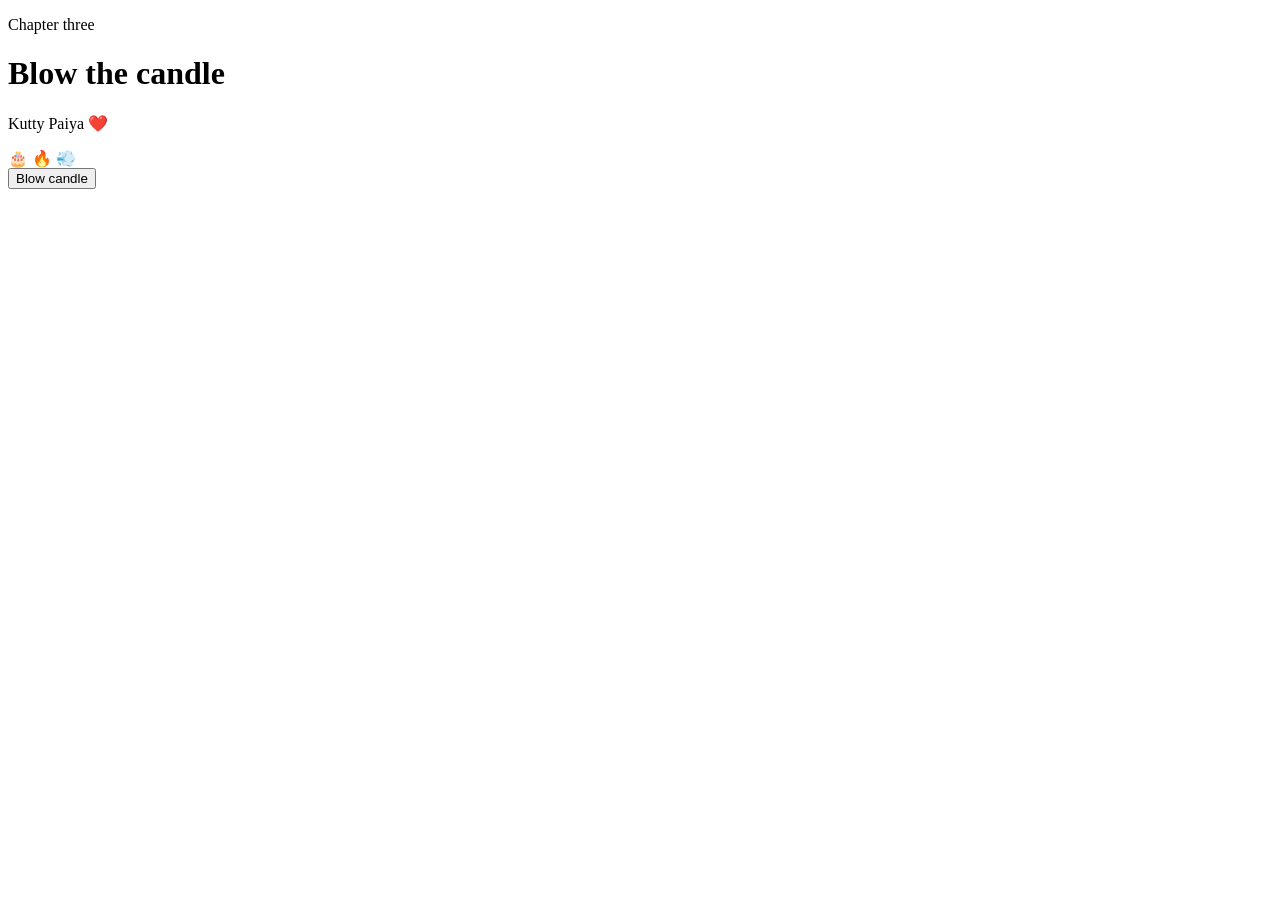
==== cake.html @ f76d04a2 "Add files via upload" ====
<!DOCTYPE html>
<html lang="en">
<head>
<meta charset="UTF-8">
<meta name="viewport" content="width=device-width, initial-scale=1.0">
<title>Blow the Candle ❤️</title>
<link rel="stylesheet" href="css/style.css">
<link href="https://fonts.googleapis.com/css2?family=Cormorant+Garamond:wght@600&family=Poppins:wght@400;500&display=swap" rel="stylesheet">
</head>
<body>
<div class="stars"></div>

<div class="page">
  <div class="card">
    <p class="eyebrow">Chapter three</p>
    <h1>Blow the candle</h1>
    <p class="nickname">Kutty Paiya ❤️</p>

    <div class="cake-scene">
      🎂
      <span class="flame" id="flame">🔥</span>
      <span class="smoke" id="smoke">💨</span>
    </div>

    <button class="btn" id="blowBtn">Blow candle</button>
  </div>
</div>

<script src="js/script.js"></script>
</body>
</html>
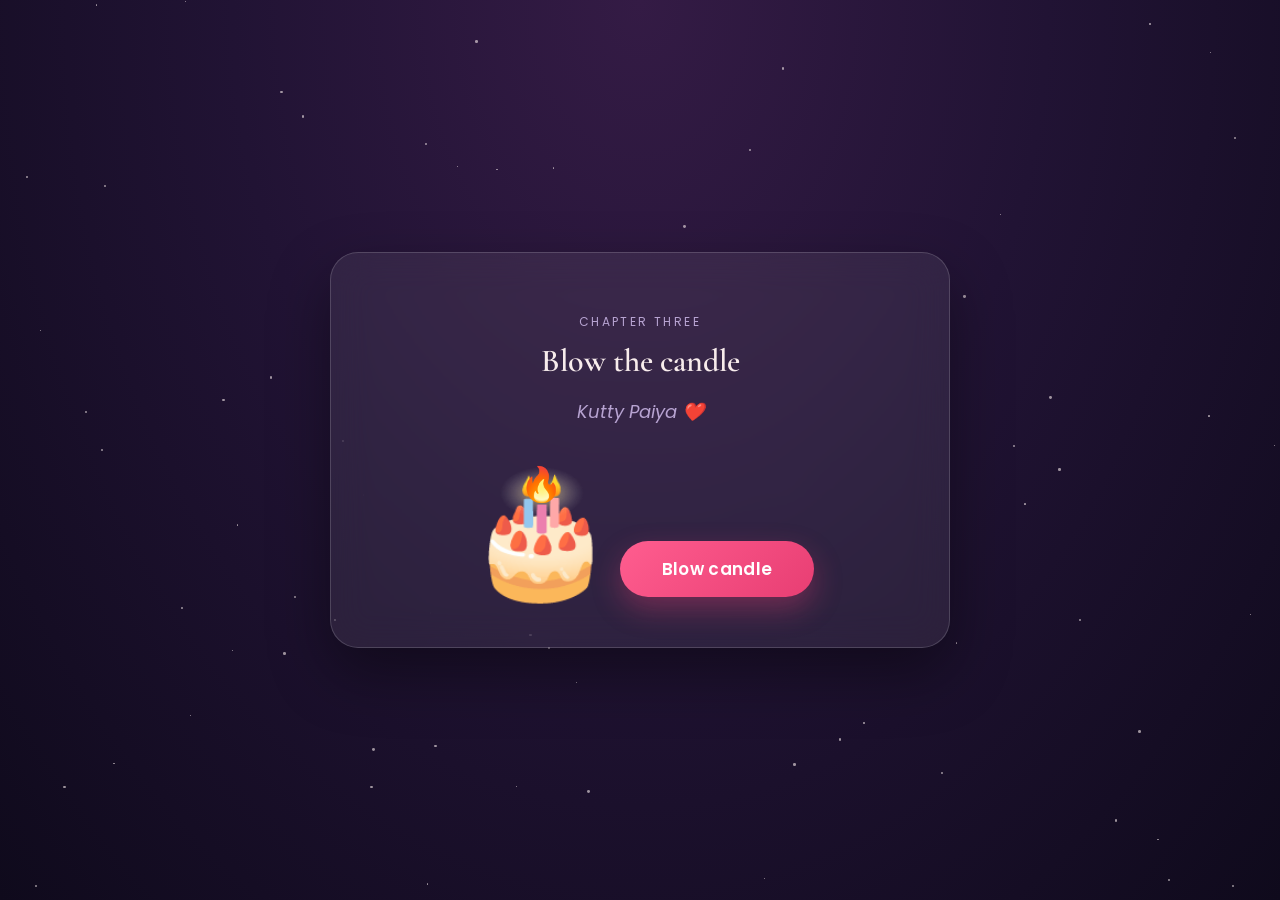
==== commit 7209a0f8: "Update cake.html" ====
--- a/cake.html
+++ b/cake.html
@@ -16,11 +16,7 @@
     <h1>Blow the candle</h1>
     <p class="nickname">Kutty Paiya ❤️</p>
 
-    <div class="cake-scene">
-      🎂
-      <span class="flame" id="flame">🔥</span>
-      <span class="smoke" id="smoke">💨</span>
-    </div>
+    <div class="cake-scene">🎂<span class="flame" id="flame">🔥</span><span class="smoke" id="smoke">💨</span></div>
 
     <button class="btn" id="blowBtn">Blow candle</button>
   </div>
--- a/css/style.css
+++ b/css/style.css
@@ -0,0 +1,426 @@
+/* ===== Design tokens ===== */
+:root{
+  --bg-deep:#0f0a1c;
+  --bg-mid:#211334;
+  --bg-soft:#341b45;
+  --rose:#ff5d8f;
+  --rose-deep:#e83e73;
+  --gold:#f4c869;
+  --cream:#f8ecec;
+  --lavender:#b7a3d1;
+  --glass:rgba(255,255,255,.07);
+  --glass-border:rgba(255,255,255,.16);
+}
+
+*{box-sizing:border-box;}
+
+html,body{
+  margin:0;
+  padding:0;
+  min-height:100vh;
+  background:radial-gradient(ellipse at top,var(--bg-soft),var(--bg-mid) 45%,var(--bg-deep) 100%);
+  color:var(--cream);
+  font-family:'Poppins',sans-serif;
+  overflow-x:hidden;
+}
+
+@media (prefers-reduced-motion: reduce){
+  *{animation-duration:.01ms !important; animation-iteration-count:1 !important; transition-duration:.01ms !important;}
+}
+
+h1,h2,h3{
+  font-family:'Cormorant Garamond',serif;
+  font-weight:600;
+  margin:0;
+}
+
+.script{
+  font-family:'Great Vibes',cursive;
+  font-weight:400;
+}
+
+button{
+  font-family:'Poppins',sans-serif;
+  cursor:pointer;
+}
+
+a{color:var(--rose);}
+
+/* ===== Starfield (signature background element, every page) ===== */
+.stars{
+  position:fixed;
+  inset:0;
+  z-index:0;
+  pointer-events:none;
+  overflow:hidden;
+}
+.star{
+  position:absolute;
+  width:2px;
+  height:2px;
+  border-radius:50%;
+  background:var(--cream);
+  opacity:.6;
+  animation:twinkle 4s ease-in-out infinite;
+}
+.constellation-line{
+  position:absolute;
+  height:1px;
+  background:linear-gradient(90deg,transparent,var(--rose),transparent);
+  opacity:.25;
+  transform-origin:left center;
+}
+@keyframes twinkle{
+  0%,100%{opacity:.15;}
+  50%{opacity:.85;}
+}
+
+/* ===== Shared page shell ===== */
+.page{
+  position:relative;
+  z-index:1;
+  min-height:100vh;
+  display:flex;
+  align-items:center;
+  justify-content:center;
+  padding:32px 20px;
+  text-align:center;
+}
+.card{
+  width:100%;
+  max-width:620px;
+  background:var(--glass);
+  border:1px solid var(--glass-border);
+  backdrop-filter:blur(18px);
+  border-radius:28px;
+  padding:48px 36px;
+  box-shadow:0 25px 60px rgba(0,0,0,.4);
+  animation:fadeUp 1s ease both;
+}
+@keyframes fadeUp{
+  from{opacity:0; transform:translateY(24px);}
+  to{opacity:1; transform:translateY(0);}
+}
+.fade-out{
+  animation:fadeOut .5s ease forwards;
+}
+@keyframes fadeOut{
+  to{opacity:0; transform:translateY(-16px);}
+}
+
+.eyebrow{
+  letter-spacing:.2em;
+  text-transform:uppercase;
+  font-size:12px;
+  color:var(--lavender);
+  margin-bottom:10px;
+}
+
+.btn{
+  display:inline-block;
+  margin-top:28px;
+  padding:15px 42px;
+  border:none;
+  border-radius:40px;
+  background:linear-gradient(135deg,var(--rose),var(--rose-deep));
+  color:#fff;
+  font-size:17px;
+  font-weight:600;
+  letter-spacing:.02em;
+  box-shadow:0 12px 28px rgba(232,62,115,.35);
+  transition:transform .25s ease, box-shadow .25s ease;
+}
+.btn:hover{transform:translateY(-3px); box-shadow:0 16px 34px rgba(232,62,115,.45);}
+.btn:active{transform:scale(.97);}
+.btn-ghost{
+  background:transparent;
+  border:1px solid var(--glass-border);
+  box-shadow:none;
+}
+
+img.ph{
+  width:100%;
+  max-width:280px;
+  aspect-ratio:1/1;
+  object-fit:cover;
+  border-radius:20px;
+  border:3px solid rgba(255,255,255,.25);
+  box-shadow:0 20px 45px rgba(0,0,0,.4);
+}
+
+/* ===== Index page ===== */
+.title-name{
+  font-size:56px;
+  color:var(--gold);
+  margin:6px 0 2px;
+}
+.title-sub{
+  font-size:44px;
+  margin-bottom:4px;
+}
+.nickname{
+  font-size:18px;
+  color:var(--lavender);
+  margin-bottom:26px;
+  font-style:italic;
+}
+.question{
+  margin:28px 0 6px;
+  font-size:18px;
+  color:var(--cream);
+}
+.buttons{
+  display:flex;
+  gap:18px;
+  justify-content:center;
+  margin-top:18px;
+  flex-wrap:wrap;
+}
+.noBtn{position:relative; transition:transform .15s ease;}
+
+/* ===== Balloons page ===== */
+.balloon-grid{
+  display:grid;
+  grid-template-columns:repeat(2,1fr);
+  gap:22px;
+  max-width:340px;
+  margin:32px auto 8px;
+}
+.balloon{
+  position:relative;
+  height:130px;
+  border-radius:50% 50% 50% 50% / 60% 60% 40% 40%;
+  display:flex;
+  align-items:center;
+  justify-content:center;
+  color:#fff;
+  font-weight:600;
+  font-size:17px;
+  cursor:pointer;
+  box-shadow:inset -10px -10px 25px rgba(0,0,0,.15), 0 15px 25px rgba(0,0,0,.3);
+  transition:transform .25s ease;
+  animation:bob 3s ease-in-out infinite;
+}
+.balloon:nth-child(2){animation-delay:.4s;}
+.balloon:nth-child(3){animation-delay:.8s;}
+.balloon:nth-child(4){animation-delay:1.2s;}
+.balloon::after{
+  content:"";
+  position:absolute;
+  bottom:-26px;
+  left:50%;
+  width:1px;
+  height:26px;
+  background:rgba(255,255,255,.4);
+}
+.balloon.red{background:linear-gradient(135deg,#ff7ba3,var(--rose-deep));}
+.balloon.blue{background:linear-gradient(135deg,#7fb9ff,#3a72d1);}
+.balloon.yellow{background:linear-gradient(135deg,var(--gold),#e0a83e);}
+.balloon.pink{background:linear-gradient(135deg,#f6a6ff,#b25ce0);}
+.balloon:hover{transform:scale(1.05);}
+.balloon span{
+  opacity:0;
+  transition:opacity .2s ease;
+}
+.balloon.popped span{
+  opacity:1;
+}
+.balloon.popped{
+  animation:pop .45s ease forwards;
+  pointer-events:none;
+  background:transparent;
+  box-shadow:none;
+}
+.balloon.popped::after{
+  display:none;
+}
+@keyframes pop{
+  0%{transform:scale(1); opacity:1;}
+  40%{transform:scale(1.3); opacity:.6;}
+  70%{transform:scale(.85); opacity:1;}
+  100%{transform:scale(1); opacity:1;}
+}
+@keyframes bob{
+  0%,100%{transform:translateY(0);}
+  50%{transform:translateY(-10px);}
+}
+.status{
+  margin-top:22px;
+  font-size:16px;
+  color:var(--lavender);
+}
+
+/* ===== Cake page ===== */
+.cake-scene{
+  position:relative;
+  display:inline-block;
+  margin:22px 0 6px;
+  font-size:120px;
+  line-height:1;
+}
+.flame{
+  position:absolute;
+  top:-6px;
+  left:50%;
+  transform:translateX(-50%);
+  font-size:34px;
+  animation:flicker .5s ease-in-out infinite;
+}
+@keyframes flicker{
+  0%,100%{transform:translateX(-50%) scale(1) rotate(-2deg);}
+  50%{transform:translateX(-50%) scale(.85) rotate(2deg);}
+}
+.smoke{
+  display:none;
+  position:absolute;
+  top:-10px;
+  left:50%;
+  transform:translateX(-50%);
+  font-size:28px;
+  animation:smokeUp 2s ease forwards;
+}
+@keyframes smokeUp{
+  0%{opacity:1; transform:translateX(-50%) translateY(0);}
+  100%{opacity:0; transform:translateX(-50%) translateY(-70px);}
+}
+
+/* ===== Wish page ===== */
+.countdown{
+  width:110px; height:110px;
+  margin:26px auto 10px;
+  border-radius:50%;
+  background:radial-gradient(circle,var(--rose),var(--rose-deep));
+  display:flex; align-items:center; justify-content:center;
+  font-size:48px; font-weight:700;
+  box-shadow:0 0 45px rgba(255,93,143,.55);
+  animation:pulse 1s ease-in-out infinite;
+}
+@keyframes pulse{
+  0%,100%{transform:scale(1);}
+  50%{transform:scale(1.12);}
+}
+
+/* ===== Roses page ===== */
+.rose-emoji{
+  font-size:100px;
+  margin:18px 0;
+  display:block;
+  animation:sway 4s ease-in-out infinite;
+}
+@keyframes sway{
+  0%,100%{transform:rotate(-3deg);}
+  50%{transform:rotate(3deg);}
+}
+.petal{
+  position:fixed;
+  top:-30px;
+  font-size:20px;
+  pointer-events:none;
+  z-index:2;
+  animation:petalFall linear forwards;
+}
+@keyframes petalFall{
+  to{transform:translateY(115vh) rotate(360deg); opacity:.2;}
+}
+
+/* ===== Memories page ===== */
+.card-stack{
+  position:relative;
+  width:280px;
+  height:380px;
+  margin:26px auto 12px;
+  touch-action:pan-y;
+}
+.photo-card{
+  position:absolute;
+  inset:0;
+  border-radius:20px;
+  overflow:hidden;
+  background:linear-gradient(135deg,var(--bg-soft),var(--bg-mid));
+  box-shadow:0 20px 45px rgba(0,0,0,.4);
+  display:flex;
+  align-items:center;
+  justify-content:center;
+  transition:transform .35s ease, opacity .35s ease;
+  cursor:grab;
+  border:1px solid var(--glass-border);
+}
+.photo-card img{width:100%; height:100%; object-fit:cover;}
+.photo-card .fallback{font-size:52px; color:var(--lavender);}
+.swipe-hint{
+  margin-top:14px;
+  font-size:15px;
+  color:var(--lavender);
+  animation:pulseSwipe 1.6s ease-in-out infinite;
+}
+@keyframes pulseSwipe{
+  0%,100%{transform:translateX(0);}
+  50%{transform:translateX(10px);}
+}
+
+/* ===== Letter page ===== */
+.letter-box{
+  background:rgba(248,236,236,.95);
+  color:#3a2a3f;
+  border-radius:16px;
+  padding:38px 32px;
+  text-align:left;
+  font-size:17px;
+  line-height:1.9;
+  box-shadow:0 25px 55px rgba(0,0,0,.4);
+  min-height:260px;
+  white-space:pre-line;
+}
+.signature{
+  display:block;
+  margin-top:18px;
+  font-size:30px;
+  color:var(--rose-deep);
+  text-align:right;
+}
+
+/* ===== Final page ===== */
+.heart-float{
+  position:fixed;
+  bottom:-40px;
+  font-size:22px;
+  pointer-events:none;
+  z-index:2;
+  animation:floatUp linear forwards;
+}
+@keyframes floatUp{
+  to{transform:translateY(-115vh); opacity:0;}
+}
+.firework{
+  position:fixed;
+  width:6px; height:6px;
+  border-radius:50%;
+  pointer-events:none;
+  z-index:2;
+}
+.popup{
+  display:none;
+  position:fixed; inset:0;
+  z-index:5;
+  align-items:center;
+  justify-content:center;
+  background:rgba(10,6,18,.85);
+  padding:20px;
+}
+.popup-box{
+  max-width:420px;
+  text-align:center;
+  animation:fadeUp .6s ease both;
+}
+.popup-box h1{font-size:60px;}
+.popup-box h2{color:var(--gold); font-size:34px; margin:6px 0;}
+.popup-box p{margin-top:16px; line-height:1.8; color:var(--cream); font-size:16px;}
+
+/* ===== Responsive ===== */
+@media (max-width:480px){
+  .title-name{font-size:42px;}
+  .title-sub{font-size:32px;}
+  .card{padding:36px 22px;}
+  .cake-scene{font-size:96px;}
+  .card-stack{width:230px; height:320px;}
+}
